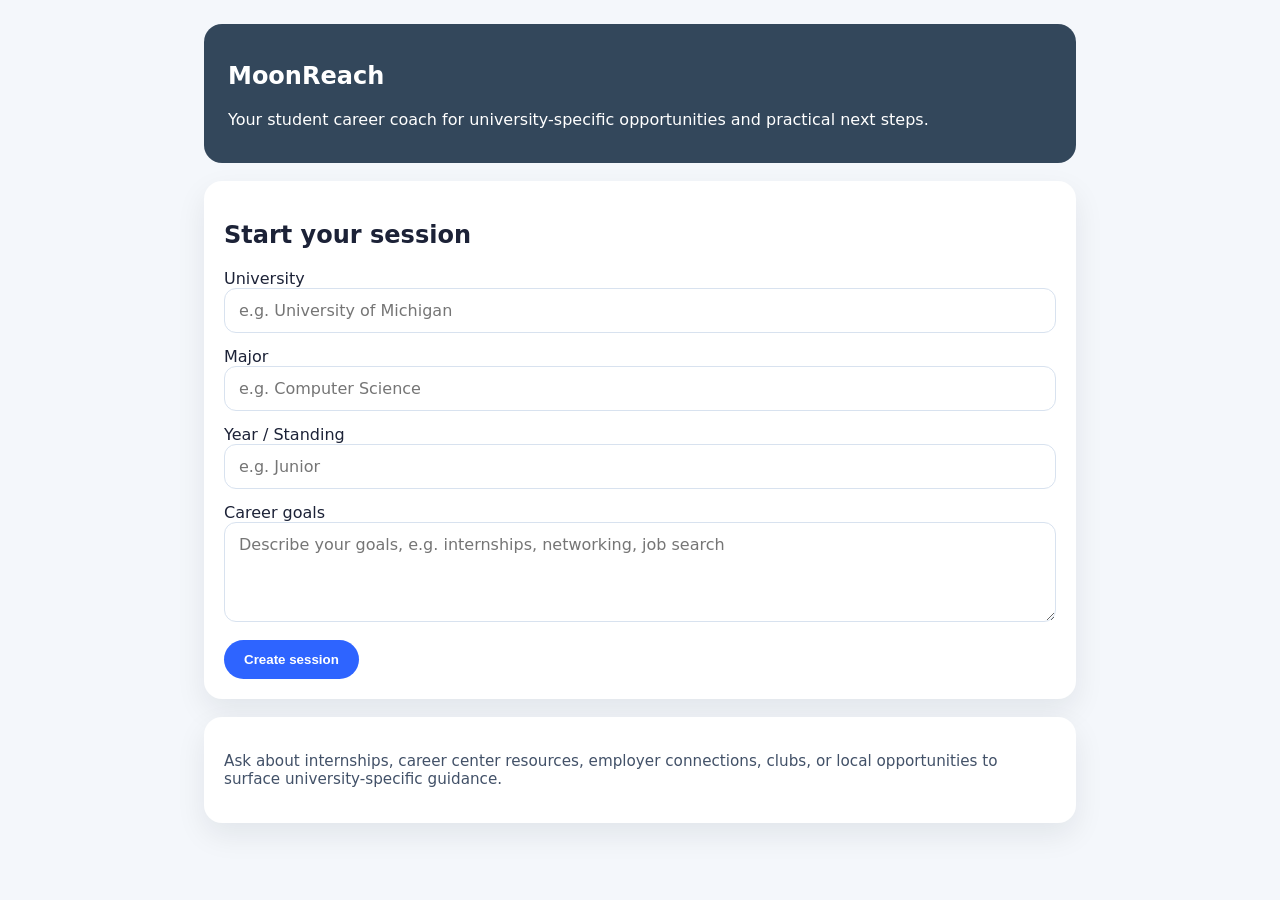
==== static/index.html @ 864aac2b "Initial commit" ====
<!DOCTYPE html>
<html lang="en">
<head>
  <meta charset="UTF-8" />
  <meta name="viewport" content="width=device-width, initial-scale=1.0" />
  <title>MoonReach Student Career Coach</title>
  <link rel="stylesheet" href="/static/styles.css" />
</head>
<body>
  <main>
    <section class="hero">
      <div>
        <h1>MoonReach</h1>
        <p>Your student career coach for university-specific opportunities and practical next steps.</p>
      </div>
    </section>

    <section id="onboarding" class="card">
      <h2>Start your session</h2>
      <form id="onboarding-form">
        <label>
          University
          <input id="university" type="text" placeholder="e.g. University of Michigan" required />
        </label>
        <label>
          Major
          <input id="major" type="text" placeholder="e.g. Computer Science" required />
        </label>
        <label>
          Year / Standing
          <input id="year" type="text" placeholder="e.g. Junior" required />
        </label>
        <label>
          Career goals
          <textarea id="goals" placeholder="Describe your goals, e.g. internships, networking, job search" required></textarea>
        </label>
        <button type="submit">Create session</button>
      </form>
    </section>

    <section id="chat-container" class="hidden">
      <div class="session-info card">
        <p><strong>Session ID:</strong> <span id="session-id"></span></p>
        <button id="reset-session" type="button">New session</button>
      </div>

      <div id="message-area" class="chat-card"></div>

      <div id="chips" class="chips"></div>

      <div class="composer card">
        <textarea id="message-input" placeholder="Ask about opportunities, internships, or next career steps..."></textarea>
        <div class="composer-actions">
          <button id="send-message" type="button">Send</button>
          <button id="generate-plan" type="button">Generate plan</button>
        </div>
      </div>

      <section id="plan-output" class="card hidden">
        <h2>Action Plan</h2>
        <ol id="plan-list"></ol>
      </section>
    </section>

    <section class="note card">
      <p>Ask about internships, career center resources, employer connections, clubs, or local opportunities to surface university-specific guidance.</p>
    </section>
  </main>

  <script src="/static/app.js"></script>
</body>
</html>
---- static/styles.css ----
* {
  box-sizing: border-box;
}

body {
  margin: 0;
  font-family: Inter, system-ui, sans-serif;
  background: #f4f7fb;
  color: #1c2237;
}

main {
  max-width: 920px;
  margin: 0 auto;
  padding: 24px;
}

.hero {
  padding: 18px 24px;
  margin-bottom: 18px;
  background: #33475b;
  color: #fff;
  border-radius: 18px;
}

.card {
  background: #ffffff;
  border-radius: 18px;
  padding: 20px;
  margin-bottom: 18px;
  box-shadow: 0 12px 30px rgba(19, 26, 41, 0.08);
}

label {
  display: block;
  margin-bottom: 14px;
}

input,
textarea {
  width: 100%;
  border: 1px solid #d8e2ef;
  border-radius: 12px;
  padding: 12px 14px;
  font: inherit;
}

textarea {
  min-height: 100px;
  resize: vertical;
}

button {
  border: 0;
  border-radius: 999px;
  padding: 12px 20px;
  font-weight: 600;
  cursor: pointer;
}

button[type="submit"],
#send-message,
#generate-plan {
  background: #2e64ff;
  color: white;
}

button:hover {
  opacity: 0.95;
}

.hidden {
  display: none;
}

.chat-card {
  min-height: 320px;
  max-height: 580px;
  overflow-y: auto;
  display: grid;
  gap: 12px;
}

.message {
  padding: 16px;
  border-radius: 18px;
  line-height: 1.6;
  max-width: 88%;
}

.message.user {
  background: #e8efff;
  justify-self: end;
}

.message.assistant {
  background: #f4f6ff;
}

.message .meta {
  font-size: 0.85rem;
  opacity: 0.75;
  margin-bottom: 8px;
}

.chips {
  display: flex;
  flex-wrap: wrap;
  gap: 10px;
  margin-bottom: 16px;
}

.chip {
  border: 1px solid #d8e2ef;
  background: #f7f9ff;
  padding: 10px 16px;
  border-radius: 999px;
  cursor: pointer;
  transition: background 0.2s ease;
}

.chip:hover {
  background: #edf2ff;
}

.composer {
  display: grid;
  gap: 14px;
}

.composer-actions {
  display: flex;
  gap: 12px;
  flex-wrap: wrap;
}

.session-info {
  display: flex;
  justify-content: space-between;
  align-items: center;
  gap: 16px;
}

.note {
  font-size: 0.95rem;
  color: #425168;
}

@media (max-width: 640px) {
  .session-info {
    flex-direction: column;
    align-items: flex-start;
  }
}
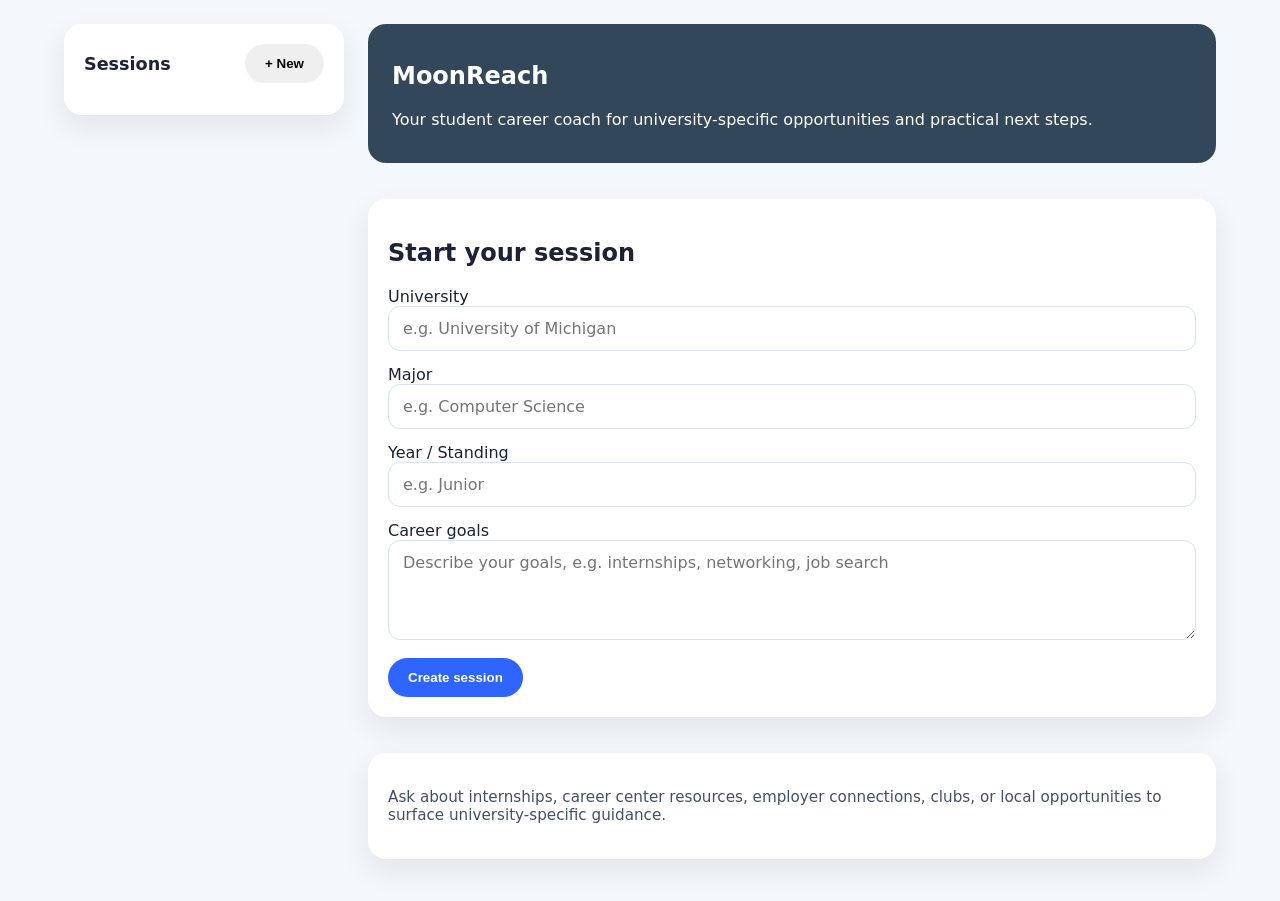
==== commit 3b0547bd: "Added summaries and security checks." ====
--- a/static/index.html
+++ b/static/index.html
@@ -7,64 +7,76 @@
   <link rel="stylesheet" href="/static/styles.css" />
 </head>
 <body>
-  <main>
-    <section class="hero">
-      <div>
-        <h1>MoonReach</h1>
-        <p>Your student career coach for university-specific opportunities and practical next steps.</p>
+  <main class="app-shell">
+    <aside class="sidebar card">
+      <div class="sidebar-header">
+        <h2>Sessions</h2>
+        <button id="new-session-button" type="button">+ New</button>
       </div>
-    </section>
+      <div id="session-list" class="session-list"></div>
+    </aside>
 
-    <section id="onboarding" class="card">
-      <h2>Start your session</h2>
-      <form id="onboarding-form">
-        <label>
-          University
-          <input id="university" type="text" placeholder="e.g. University of Michigan" required />
-        </label>
-        <label>
-          Major
-          <input id="major" type="text" placeholder="e.g. Computer Science" required />
-        </label>
-        <label>
-          Year / Standing
-          <input id="year" type="text" placeholder="e.g. Junior" required />
-        </label>
-        <label>
-          Career goals
-          <textarea id="goals" placeholder="Describe your goals, e.g. internships, networking, job search" required></textarea>
-        </label>
-        <button type="submit">Create session</button>
-      </form>
-    </section>
+    <div class="content-stack">
+      <section class="hero">
+        <div>
+          <h1>MoonReach</h1>
+          <p>Your student career coach for university-specific opportunities and practical next steps.</p>
+        </div>
+      </section>
 
-    <section id="chat-container" class="hidden">
-      <div class="session-info card">
-        <p><strong>Session ID:</strong> <span id="session-id"></span></p>
-        <button id="reset-session" type="button">New session</button>
-      </div>
+      <section id="onboarding" class="card">
+        <h2>Start your session</h2>
+        <form id="onboarding-form">
+          <label>
+            University
+            <input id="university" type="text" placeholder="e.g. University of Michigan" required />
+          </label>
+          <label>
+            Major
+            <input id="major" type="text" placeholder="e.g. Computer Science" required />
+          </label>
+          <label>
+            Year / Standing
+            <input id="year" type="text" placeholder="e.g. Junior" required />
+          </label>
+          <label>
+            Career goals
+            <textarea id="goals" placeholder="Describe your goals, e.g. internships, networking, job search" required></textarea>
+          </label>
+          <button type="submit">Create session</button>
+        </form>
+      </section>
 
-      <div id="message-area" class="chat-card"></div>
+      <section id="chat-container" class="hidden">
+        <div class="session-info card">
+          <p><strong>Session ID:</strong> <span id="session-id"></span></p>
+          <button id="reset-session" type="button">New session</button>
+        </div>
 
-      <div id="chips" class="chips"></div>
+        <div id="session-context" class="card session-context hidden"></div>
 
-      <div class="composer card">
-        <textarea id="message-input" placeholder="Ask about opportunities, internships, or next career steps..."></textarea>
-        <div class="composer-actions">
-          <button id="send-message" type="button">Send</button>
-          <button id="generate-plan" type="button">Generate plan</button>
+        <div id="message-area" class="chat-card"></div>
+
+        <div id="chips" class="chips"></div>
+
+        <div class="composer card">
+          <textarea id="message-input" placeholder="Ask about opportunities, internships, or next career steps..."></textarea>
+          <div class="composer-actions">
+            <button id="send-message" type="button">Send</button>
+            <button id="generate-plan" type="button">Generate plan</button>
+          </div>
         </div>
-      </div>
 
-      <section id="plan-output" class="card hidden">
-        <h2>Action Plan</h2>
-        <ol id="plan-list"></ol>
+        <section id="plan-output" class="card hidden">
+          <h2>Action Plan</h2>
+          <ol id="plan-list"></ol>
+        </section>
       </section>
-    </section>
 
-    <section class="note card">
-      <p>Ask about internships, career center resources, employer connections, clubs, or local opportunities to surface university-specific guidance.</p>
-    </section>
+      <section class="note card">
+        <p>Ask about internships, career center resources, employer connections, clubs, or local opportunities to surface university-specific guidance.</p>
+      </section>
+    </div>
   </main>
 
   <script src="/static/app.js"></script>
--- a/static/styles.css
+++ b/static/styles.css
@@ -10,9 +10,69 @@
 }
 
 main {
-  max-width: 920px;
+  max-width: 1200px;
   margin: 0 auto;
   padding: 24px;
+}
+
+.app-shell {
+  display: grid;
+  grid-template-columns: minmax(240px, 280px) 1fr;
+  gap: 24px;
+  align-items: start;
+}
+
+.content-stack {
+  display: grid;
+  gap: 18px;
+}
+
+.sidebar {
+  position: sticky;
+  top: 24px;
+  display: grid;
+  gap: 12px;
+}
+
+.sidebar-header {
+  display: flex;
+  justify-content: space-between;
+  align-items: center;
+  gap: 12px;
+}
+
+.sidebar-header h2 {
+  margin: 0;
+  font-size: 1.1rem;
+}
+
+.session-list {
+  display: grid;
+  gap: 8px;
+}
+
+.session-item {
+  border: 1px solid #d8e2ef;
+  background: #f7f9ff;
+  border-radius: 12px;
+  padding: 12px;
+  text-align: left;
+  width: 100%;
+}
+
+.session-item.active {
+  border-color: #2e64ff;
+  background: #e8efff;
+}
+
+.session-item .session-title {
+  font-weight: 600;
+  margin-bottom: 4px;
+}
+
+.session-item .session-meta {
+  font-size: 0.9rem;
+  color: #425168;
 }
 
 .hero {
@@ -141,9 +201,66 @@
   gap: 16px;
 }
 
+.session-context {
+  display: grid;
+  gap: 10px;
+  border: 1px solid #d8e2ef;
+  background: linear-gradient(135deg, #f8faff 0%, #eef4ff 100%);
+}
+
+.session-context h2 {
+  margin: 0;
+  font-size: 1rem;
+  color: #22304a;
+}
+
+.session-context .profile-grid {
+  display: grid;
+  gap: 8px;
+}
+
+.session-context .profile-row {
+  display: flex;
+  justify-content: space-between;
+  gap: 12px;
+  padding-bottom: 8px;
+  border-bottom: 1px solid #e1e8f2;
+}
+
+.session-context .profile-row:last-child {
+  border-bottom: 0;
+  padding-bottom: 0;
+}
+
+.session-context .profile-label {
+  font-weight: 600;
+  color: #425168;
+}
+
+.session-context .profile-value {
+  color: #22304a;
+  text-align: right;
+}
+
+.session-context .profile-note {
+  font-size: 0.9rem;
+  color: #5a6b82;
+  margin: 0;
+}
+
 .note {
   font-size: 0.95rem;
   color: #425168;
+}
+
+@media (max-width: 900px) {
+  .app-shell {
+    grid-template-columns: 1fr;
+  }
+
+  .sidebar {
+    position: static;
+  }
 }
 
 @media (max-width: 640px) {
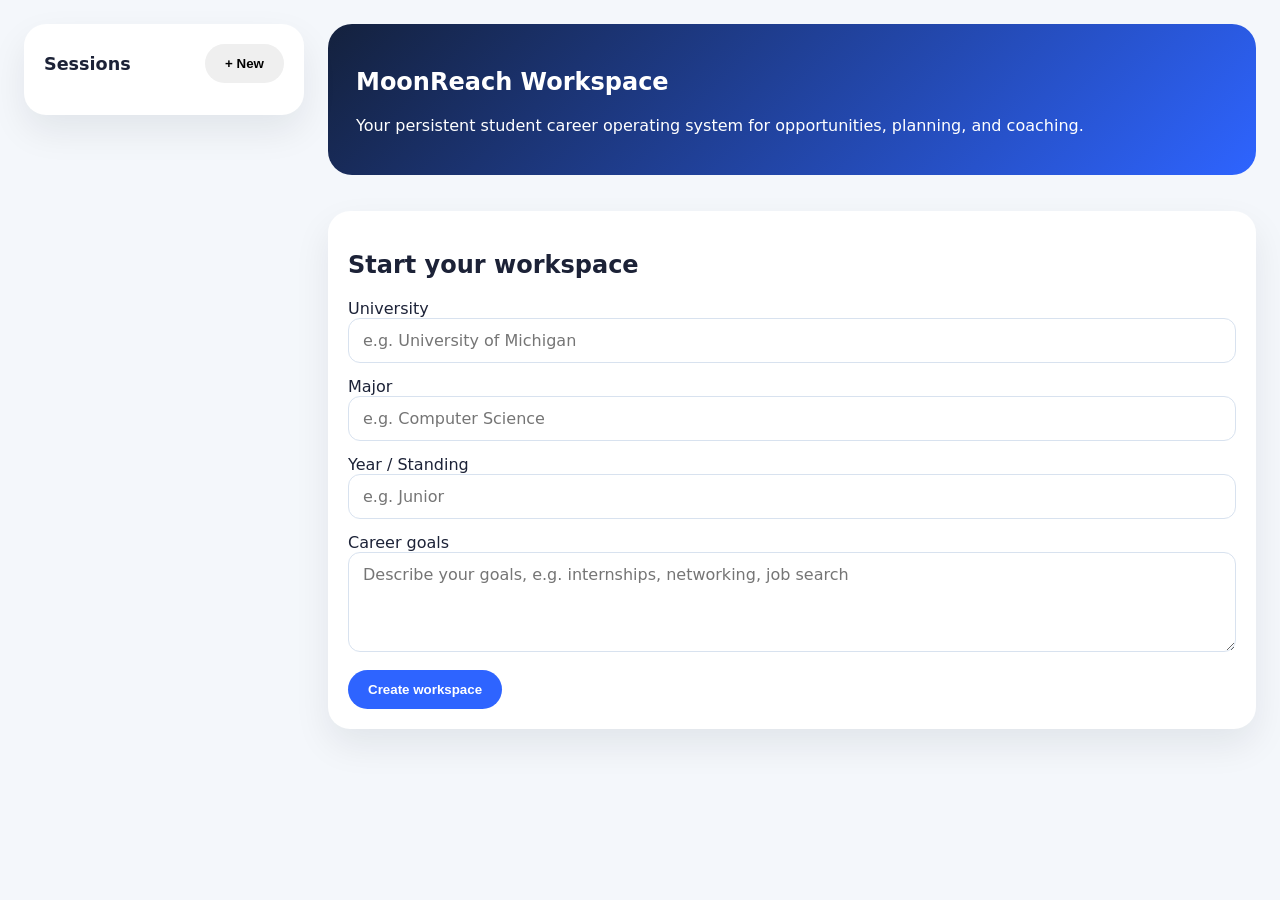
==== commit f402b398: "before fixing user architecture" ====
--- a/static/index.html
+++ b/static/index.html
@@ -19,13 +19,13 @@
     <div class="content-stack">
       <section class="hero">
         <div>
-          <h1>MoonReach</h1>
-          <p>Your student career coach for university-specific opportunities and practical next steps.</p>
+          <h1>MoonReach Workspace</h1>
+          <p>Your persistent student career operating system for opportunities, planning, and coaching.</p>
         </div>
       </section>
 
       <section id="onboarding" class="card">
-        <h2>Start your session</h2>
+        <h2>Start your workspace</h2>
         <form id="onboarding-form">
           <label>
             University
@@ -43,38 +43,62 @@
             Career goals
             <textarea id="goals" placeholder="Describe your goals, e.g. internships, networking, job search" required></textarea>
           </label>
-          <button type="submit">Create session</button>
+          <button type="submit">Create workspace</button>
         </form>
       </section>
 
-      <section id="chat-container" class="hidden">
+      <section id="workspace-container" class="hidden">
         <div class="session-info card">
-          <p><strong>Session ID:</strong> <span id="session-id"></span></p>
-          <button id="reset-session" type="button">New session</button>
+          <div>
+            <p class="section-label">Active workspace</p>
+            <h2 id="session-id">—</h2>
+          </div>
+          <button id="reset-session" type="button">New workspace</button>
         </div>
 
         <div id="session-context" class="card session-context hidden"></div>
 
-        <div id="message-area" class="chat-card"></div>
+        <div class="workspace-grid">
+          <section class="card radar-panel">
+            <div class="panel-header">
+              <div>
+                <p class="section-label">Career Radar</p>
+                <h2>Persistent opportunities</h2>
+              </div>
+            </div>
+            <div id="radar-list" class="radar-list"></div>
+          </section>
 
-        <div id="chips" class="chips"></div>
-
-        <div class="composer card">
-          <textarea id="message-input" placeholder="Ask about opportunities, internships, or next career steps..."></textarea>
-          <div class="composer-actions">
-            <button id="send-message" type="button">Send</button>
-            <button id="generate-plan" type="button">Generate plan</button>
-          </div>
+          <section class="card plan-panel">
+            <div class="panel-header">
+              <div>
+                <p class="section-label">Career Plan</p>
+                <h2>Action items</h2>
+              </div>
+              <button id="generate-plan" type="button">Generate plan</button>
+            </div>
+            <div id="plan-output" class="plan-output hidden">
+              <ol id="plan-list"></ol>
+            </div>
+          </section>
         </div>
 
-        <section id="plan-output" class="card hidden">
-          <h2>Action Plan</h2>
-          <ol id="plan-list"></ol>
+        <section class="card chat-panel">
+          <div class="panel-header">
+            <div>
+              <p class="section-label">Coach</p>
+              <h2>Conversation and discovery</h2>
+            </div>
+          </div>
+          <div id="message-area" class="chat-card"></div>
+          <div id="chips" class="chips"></div>
+          <div class="composer">
+            <textarea id="message-input" placeholder="Ask about opportunities, internships, or next career steps..."></textarea>
+            <div class="composer-actions">
+              <button id="send-message" type="button">Send</button>
+            </div>
+          </div>
         </section>
-      </section>
-
-      <section class="note card">
-        <p>Ask about internships, career center resources, employer connections, clubs, or local opportunities to surface university-specific guidance.</p>
       </section>
     </div>
   </main>
--- a/static/styles.css
+++ b/static/styles.css
@@ -10,7 +10,7 @@
 }
 
 main {
-  max-width: 1200px;
+  max-width: 1400px;
   margin: 0 auto;
   padding: 24px;
 }
@@ -76,19 +76,19 @@
 }
 
 .hero {
-  padding: 18px 24px;
+  padding: 24px 28px;
   margin-bottom: 18px;
-  background: #33475b;
+  background: linear-gradient(135deg, #14213d 0%, #2e64ff 100%);
   color: #fff;
-  border-radius: 18px;
+  border-radius: 24px;
 }
 
 .card {
   background: #ffffff;
-  border-radius: 18px;
+  border-radius: 22px;
   padding: 20px;
   margin-bottom: 18px;
-  box-shadow: 0 12px 30px rgba(19, 26, 41, 0.08);
+  box-shadow: 0 16px 36px rgba(19, 26, 41, 0.08);
 }
 
 label {
@@ -133,6 +133,101 @@
   display: none;
 }
 
+.workspace-grid {
+  display: grid;
+  grid-template-columns: 1.3fr 0.9fr;
+  gap: 18px;
+}
+
+.panel-header {
+  display: flex;
+  justify-content: space-between;
+  align-items: center;
+  gap: 12px;
+  margin-bottom: 16px;
+}
+
+.section-label {
+  margin: 0 0 6px;
+  font-size: 0.8rem;
+  font-weight: 700;
+  letter-spacing: 0.08em;
+  text-transform: uppercase;
+  color: #5f74a8;
+}
+
+.radar-panel,
+.plan-panel,
+.chat-panel {
+  min-height: 240px;
+}
+
+.radar-list {
+  display: grid;
+  gap: 12px;
+}
+
+.radar-card {
+  border: 1px solid #e6ebf5;
+  border-radius: 16px;
+  padding: 14px;
+  background: linear-gradient(135deg, #f8faff 0%, #eef4ff 100%);
+}
+
+.radar-card-header {
+  display: flex;
+  justify-content: space-between;
+  align-items: start;
+  gap: 12px;
+}
+
+.radar-card h3 {
+  margin: 0 0 6px;
+  font-size: 1rem;
+}
+
+.pill,
+.priority-pill {
+  display: inline-flex;
+  align-items: center;
+  padding: 4px 10px;
+  border-radius: 999px;
+  background: #e8efff;
+  color: #2e64ff;
+  font-size: 0.8rem;
+  font-weight: 700;
+}
+
+.priority-pill {
+  background: #2e64ff;
+  color: #fff;
+}
+
+.radar-description,
+.radar-reason,
+.radar-meta {
+  margin: 8px 0 0;
+  color: #47566f;
+  font-size: 0.95rem;
+}
+
+.radar-meta {
+  display: flex;
+  justify-content: space-between;
+  gap: 8px;
+  flex-wrap: wrap;
+  font-size: 0.85rem;
+  color: #6b7a94;
+}
+
+.radar-empty {
+  border: 1px dashed #d8e2ef;
+  border-radius: 16px;
+  padding: 16px;
+  color: #6b7a94;
+  background: #fafcff;
+}
+
 .chat-card {
   min-height: 320px;
   max-height: 580px;
@@ -261,6 +356,10 @@
   .sidebar {
     position: static;
   }
+
+  .workspace-grid {
+    grid-template-columns: 1fr;
+  }
 }
 
 @media (max-width: 640px) {
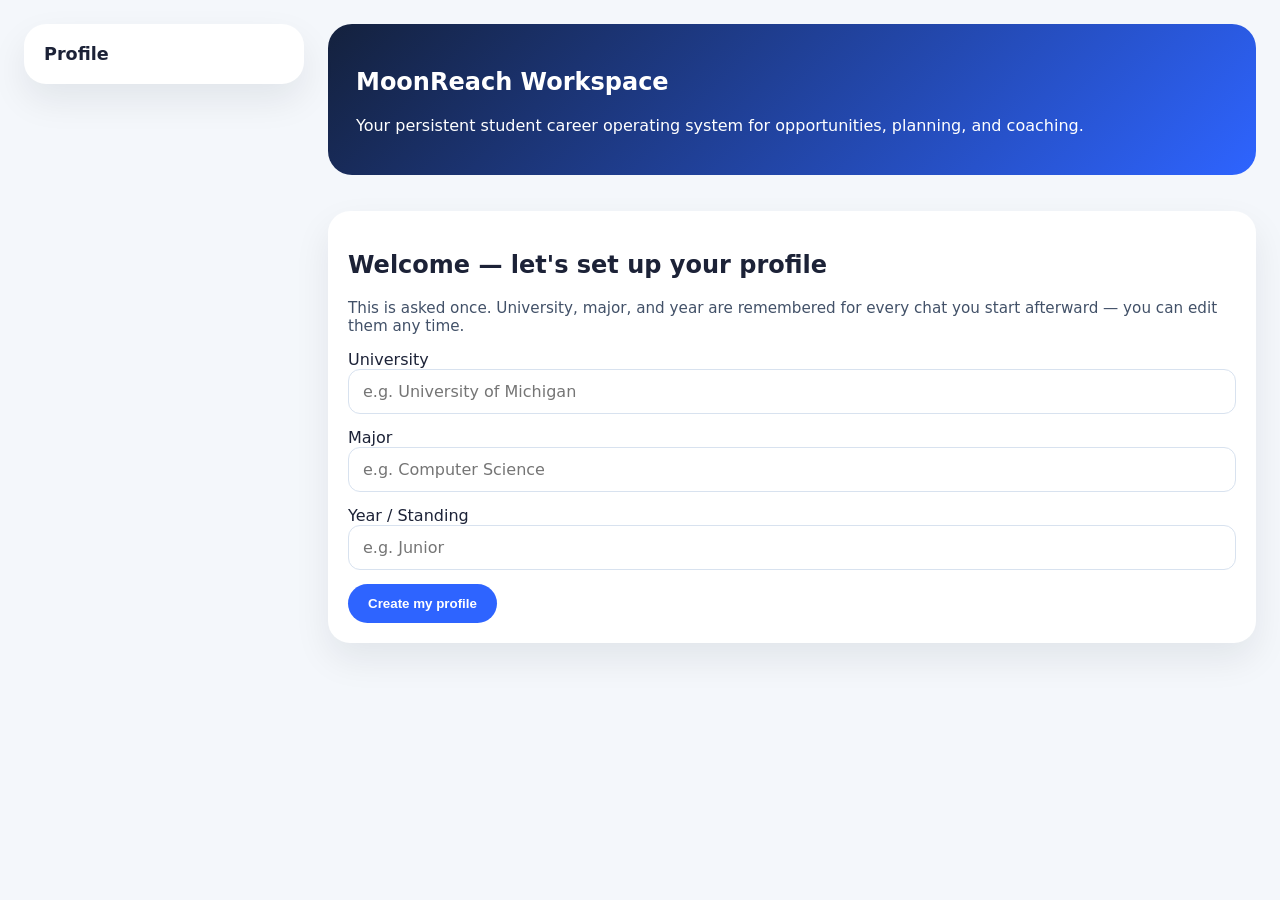
==== commit a5cc8912: "Resume working but still having issues with document upload and editing." ====
--- a/static/index.html
+++ b/static/index.html
@@ -8,12 +8,21 @@
 </head>
 <body>
   <main class="app-shell">
-    <aside class="sidebar card">
-      <div class="sidebar-header">
-        <h2>Sessions</h2>
-        <button id="new-session-button" type="button">+ New</button>
+    <aside class="sidebar">
+      <div class="card">
+        <div class="sidebar-header">
+          <h2>Profile</h2>
+          <button id="edit-profile-button" type="button" class="hidden">Edit</button>
+        </div>
+        <div id="profile-card" class="profile-card"></div>
       </div>
-      <div id="session-list" class="session-list"></div>
+      <div id="chats-card" class="card hidden">
+        <div class="sidebar-header">
+          <h2>Chats</h2>
+          <button id="new-session-button" type="button">+ New</button>
+        </div>
+        <div id="session-list" class="session-list"></div>
+      </div>
     </aside>
 
     <div class="content-stack">
@@ -25,65 +34,66 @@
       </section>
 
       <section id="onboarding" class="card">
-        <h2>Start your workspace</h2>
+        <h2>Welcome — let's set up your profile</h2>
+        <p class="note">This is asked once. University, major, and year are remembered for every chat you start afterward — you can edit them any time.</p>
         <form id="onboarding-form">
           <label>
             University
-            <input id="university" type="text" placeholder="e.g. University of Michigan" required />
+            <input id="onboarding-university" type="text" placeholder="e.g. University of Michigan" required />
           </label>
           <label>
             Major
-            <input id="major" type="text" placeholder="e.g. Computer Science" required />
+            <input id="onboarding-major" type="text" placeholder="e.g. Computer Science" required />
           </label>
           <label>
             Year / Standing
-            <input id="year" type="text" placeholder="e.g. Junior" required />
+            <input id="onboarding-year" type="text" placeholder="e.g. Junior" required />
           </label>
-          <label>
-            Career goals
-            <textarea id="goals" placeholder="Describe your goals, e.g. internships, networking, job search" required></textarea>
-          </label>
-          <button type="submit">Create workspace</button>
+          <button type="submit">Create my profile</button>
         </form>
+      </section>
+
+      <section id="empty-chat-state" class="card hidden">
+        <h2>Start your first chat</h2>
+        <p class="note">Each chat is its own pursuit — internships, grad school, networking, whatever you're focused on right now.</p>
+        <button id="empty-state-new-chat" type="button">Start a chat</button>
       </section>
 
       <section id="workspace-container" class="hidden">
         <div class="session-info card">
           <div>
-            <p class="section-label">Active workspace</p>
-            <h2 id="session-id">—</h2>
-          </div>
-          <button id="reset-session" type="button">New workspace</button>
-        </div>
-
-        <div id="session-context" class="card session-context hidden"></div>
-
-        <div class="workspace-grid">
-          <section class="card radar-panel">
-            <div class="panel-header">
-              <div>
-                <p class="section-label">Career Radar</p>
-                <h2>Persistent opportunities</h2>
-              </div>
-            </div>
-            <div id="radar-list" class="radar-list"></div>
-          </section>
-
-          <section class="card plan-panel">
-            <div class="panel-header">
-              <div>
-                <p class="section-label">Career Plan</p>
-                <h2>Action items</h2>
-              </div>
-              <button id="generate-plan" type="button">Generate plan</button>
-            </div>
-            <div id="plan-output" class="plan-output hidden">
-              <ol id="plan-list"></ol>
-            </div>
-          </section>
-        </div>
-
-        <section class="card chat-panel">
+            <p class="section-label">This chat is about</p>
+            <h2 id="chat-goal">—</h2>
+          </div>
+        </div>
+
+        <!-- App Top Navigation Tabs -->
+        <nav class="app-nav">
+          <button class="nav-tab active" data-page="northstar-page" type="button">🧭 North Star</button>
+          <button class="nav-tab" data-page="chat-page" type="button">💬 Coach & Chat</button>
+          <button class="nav-tab" data-page="radar-page" type="button">📡 Career Radar</button>
+          <button class="nav-tab" data-page="plan-page" type="button">📋 Action Plan</button>
+          <button class="nav-tab" data-page="appointments-page" type="button">📅 Appointments</button>
+        </nav>
+
+        <!-- PAGE 1: Dedicated App-Wide North Star Page -->
+        <section id="northstar-page" class="app-page card northstar-panel">
+          <div class="panel-header">
+            <div>
+              <p class="section-label">App North Star</p>
+              <h2>Your Strategic Direction & Priorities</h2>
+              <p id="northstar-updated" class="northstar-updated"></p>
+            </div>
+            <button id="refresh-northstar" type="button">🔄 Refresh Analysis</button>
+          </div>
+          <div id="northstar-whats-new" class="northstar-whats-new hidden"></div>
+          <div id="northstar-output" class="northstar-output">
+            <div class="radar-empty">Analyzing your profile and career radar to find your current direction...</div>
+          </div>
+        </section>
+
+        <!-- PAGE 2: Coach & Chat Page -->
+        <section id="chat-page" class="app-page card chat-panel hidden">
           <div class="panel-header">
             <div>
               <p class="section-label">Coach</p>
@@ -99,9 +109,165 @@
             </div>
           </div>
         </section>
+
+        <!-- PAGE 3: Career Radar Page -->
+        <section id="radar-page" class="app-page card radar-panel hidden">
+          <div class="panel-header">
+            <div>
+              <p class="section-label">Career Radar</p>
+              <h2>Persistent opportunities</h2>
+            </div>
+          </div>
+          <div id="radar-list" class="radar-list"></div>
+        </section>
+
+        <!-- PAGE 4: Action Plan Page -->
+        <section id="plan-page" class="app-page card plan-panel hidden">
+          <div class="panel-header">
+            <div>
+              <p class="section-label">Career Plan</p>
+              <h2>Action items</h2>
+            </div>
+            <button id="generate-plan" type="button">Generate plan</button>
+          </div>
+          <div id="plan-output" class="plan-output">
+            <ol id="plan-list"></ol>
+          </div>
+        </section>
+
+        <!-- PAGE 5: Appointments -->
+        <section id="appointments-page" class="app-page card appointments-panel hidden">
+          <div class="panel-header">
+            <div>
+              <p class="section-label">Appointments</p>
+              <h2>Get feedback on your documents</h2>
+            </div>
+          </div>
+
+          <!-- Menu: which document type -->
+          <div id="appointments-menu" class="appointments-menu">
+            <button type="button" id="resume-feedback-option" class="appointment-option">
+              <span class="appointment-option-title">📄 Resume Feedback</span>
+              <span class="appointment-option-desc">Upload or paste your resume for structured, grounded feedback.</span>
+            </button>
+            <div class="appointment-option disabled" aria-disabled="true">
+              <span class="appointment-option-title">📝 CV Review</span>
+              <span class="appointment-option-desc">Coming soon</span>
+            </div>
+            <div class="appointment-option disabled" aria-disabled="true">
+              <span class="appointment-option-title">✉️ Cover Letter Feedback</span>
+              <span class="appointment-option-desc">Coming soon</span>
+            </div>
+            <div class="appointment-option disabled" aria-disabled="true">
+              <span class="appointment-option-title">💼 LinkedIn Review</span>
+              <span class="appointment-option-desc">Coming soon</span>
+            </div>
+          </div>
+
+          <!-- Resume feedback flow -->
+          <div id="resume-feedback-flow" class="hidden">
+            <button type="button" id="resume-flow-back" class="secondary-button appointments-back">← Back to Appointments</button>
+
+            <div id="resume-upload-step" class="resume-step">
+              <h3>Upload or paste your resume</h3>
+              <p class="note">This tool strengthens what you've already written - it won't generate a resume for you.</p>
+              <label>
+                Upload a PDF, DOCX, or TXT file (optional)
+                <input
+                  type="file"
+                  id="resume-file-input"
+                  accept=".pdf,.docx,.txt,application/pdf,application/vnd.openxmlformats-officedocument.wordprocessingml.document,text/plain"
+                />
+              </label>
+              <p id="resume-upload-status" class="note hidden"></p>
+              <label>
+                Or paste your resume text
+                <textarea id="resume-text-input" placeholder="Paste your resume text here..." rows="10"></textarea>
+              </label>
+              <button type="button" id="resume-upload-continue">Continue</button>
+            </div>
+
+            <div id="resume-intent-step" class="resume-step hidden">
+              <h3>What kind of feedback do you want?</h3>
+              <div id="resume-intent-chips" class="chips"></div>
+            </div>
+
+            <div id="resume-role-context-step" class="resume-step hidden">
+              <h3>Tell me about the role</h3>
+              <label>
+                Job title
+                <input type="text" id="resume-role-title" placeholder="e.g. Data Analyst Intern" required />
+              </label>
+              <label>
+                Company / organization (optional)
+                <input type="text" id="resume-role-company" placeholder="e.g. Acme Corp" />
+              </label>
+              <label>
+                Industry / field (optional)
+                <input type="text" id="resume-role-industry" placeholder="e.g. Fintech" />
+              </label>
+              <label>
+                Pasted job posting or link (optional)
+                <textarea id="resume-role-posting" placeholder="Paste a job posting or link here..." rows="4"></textarea>
+              </label>
+              <button type="button" id="resume-role-context-submit">Get tailored feedback</button>
+            </div>
+
+            <div id="resume-thread-step" class="resume-step hidden">
+              <div id="resume-thread" class="chat-card"></div>
+              <div class="composer">
+                <textarea id="resume-followup-input" placeholder="Ask a follow-up, e.g. 'rewrite this bullet' or 'what about my education section'"></textarea>
+                <div class="composer-actions">
+                  <button type="button" id="resume-followup-send">Send</button>
+                </div>
+              </div>
+            </div>
+          </div>
+        </section>
       </section>
     </div>
   </main>
+
+  <div id="new-chat-modal" class="modal-overlay hidden">
+    <div class="card modal-card">
+      <h2>What's this chat about?</h2>
+      <p class="note">University, major, and year are already known from your profile — just describe this pursuit.</p>
+      <form id="new-chat-form">
+        <label>
+          Goal for this chat
+          <textarea id="new-chat-goals" placeholder="e.g. Landing a summer internship in data science" required></textarea>
+        </label>
+        <div class="composer-actions">
+          <button type="submit">Start chat</button>
+          <button type="button" id="new-chat-cancel" class="secondary-button">Cancel</button>
+        </div>
+      </form>
+    </div>
+  </div>
+
+  <div id="edit-profile-modal" class="modal-overlay hidden">
+    <div class="card modal-card">
+      <h2>Edit profile</h2>
+      <form id="edit-profile-form">
+        <label>
+          University
+          <input id="edit-profile-university" type="text" required />
+        </label>
+        <label>
+          Major
+          <input id="edit-profile-major" type="text" required />
+        </label>
+        <label>
+          Year / Standing
+          <input id="edit-profile-year" type="text" required />
+        </label>
+        <div class="composer-actions">
+          <button type="submit">Save</button>
+          <button type="button" id="edit-profile-cancel" class="secondary-button">Cancel</button>
+        </div>
+      </form>
+    </div>
+  </div>
 
   <script src="/static/app.js"></script>
 </body>
--- a/static/styles.css
+++ b/static/styles.css
@@ -130,8 +130,54 @@
 }
 
 .hidden {
-  display: none;
-}
+  display: none !important;
+}
+
+.app-nav {
+  display: flex;
+  gap: 10px;
+  margin-bottom: 18px;
+  background: #ffffff;
+  padding: 8px;
+  border-radius: 18px;
+  box-shadow: 0 8px 24px rgba(19, 26, 41, 0.05);
+  border: 1px solid #e1e8f2;
+  overflow-x: auto;
+}
+
+.nav-tab {
+  background: transparent;
+  color: #425168;
+  border: 0;
+  border-radius: 12px;
+  padding: 10px 18px;
+  font-size: 0.95rem;
+  font-weight: 600;
+  cursor: pointer;
+  white-space: nowrap;
+  transition: all 0.2s ease;
+}
+
+.nav-tab:hover {
+  background: #f0f4ff;
+  color: #14213d;
+}
+
+.nav-tab.active {
+  background: #2e64ff;
+  color: #ffffff;
+  box-shadow: 0 4px 12px rgba(46, 100, 255, 0.25);
+}
+
+.app-page {
+  animation: fadeIn 0.25s ease-in-out;
+}
+
+@keyframes fadeIn {
+  from { opacity: 0; transform: translateY(4px); }
+  to { opacity: 1; transform: translateY(0); }
+}
+
 
 .workspace-grid {
   display: grid;
@@ -160,6 +206,131 @@
 .plan-panel,
 .chat-panel {
   min-height: 240px;
+}
+
+.northstar-panel {
+  background: linear-gradient(135deg, #14213d 0%, #2e64ff 100%);
+  color: #fff;
+}
+
+.northstar-panel .section-label {
+  color: #b9c8ff;
+}
+
+.northstar-panel .panel-header {
+  border-bottom: 1px solid rgba(255, 255, 255, 0.15);
+}
+
+.northstar-panel h2 {
+  color: #fff;
+}
+
+.northstar-panel #refresh-northstar {
+  background: rgba(255, 255, 255, 0.14);
+  color: #fff;
+  border: 1px solid rgba(255, 255, 255, 0.25);
+}
+
+.northstar-panel #refresh-northstar:disabled {
+  opacity: 0.6;
+}
+
+.northstar-section {
+  padding: 12px 0 4px;
+  border-top: 1px solid rgba(255, 255, 255, 0.15);
+  margin-top: 12px;
+}
+
+.northstar-section .panel-header {
+  margin-bottom: 8px;
+  border-bottom: 0;
+}
+
+.northstar-direction {
+  padding: 4px 0 8px;
+}
+
+.northstar-direction-row {
+  display: flex;
+  justify-content: space-between;
+  align-items: center;
+  gap: 12px;
+  margin: 6px 0 8px;
+}
+
+.northstar-direction-row strong {
+  font-size: 1.35rem;
+}
+
+.northstar-block-item {
+  background: rgba(255, 255, 255, 0.08);
+  border: 1px solid rgba(255, 255, 255, 0.12);
+  border-radius: 14px;
+  padding: 12px 14px;
+  margin-bottom: 10px;
+}
+
+.northstar-block-item strong {
+  color: #fff;
+}
+
+.northstar-block-item p {
+  margin: 6px 0 0;
+  color: #dbe4ff;
+  font-size: 0.95rem;
+}
+
+.northstar-block-item .chip {
+  margin-top: 10px;
+  background: #fff;
+  color: #14213d;
+  border: 0;
+}
+
+.northstar-action {
+  color: #cfe0ff !important;
+}
+
+.northstar-alts {
+  font-size: 0.9rem;
+}
+
+.northstar-alts .pill {
+  background: rgba(255, 255, 255, 0.16);
+  color: #fff;
+}
+
+.northstar-evidence {
+  display: grid;
+  gap: 4px;
+  margin: 10px 0 0;
+  padding: 0;
+  list-style: none;
+}
+
+.northstar-evidence li {
+  position: relative;
+  padding-left: 16px;
+  color: #c6d4f2;
+  font-size: 0.9rem;
+}
+
+.northstar-evidence li::before {
+  content: "→";
+  position: absolute;
+  left: 0;
+  color: #ffd166;
+}
+
+.northstar-panel .radar-empty {
+  border-color: rgba(255, 255, 255, 0.25);
+  color: #dbe4ff;
+  background: rgba(255, 255, 255, 0.05);
+}
+
+.northstar-panel .priority-pill {
+  background: #ffd166;
+  color: #14213d;
 }
 
 .radar-list {
@@ -228,6 +399,12 @@
   background: #fafcff;
 }
 
+.radar-error {
+  border-color: #f2b8b5;
+  color: #b3403a;
+  background: #fff7f7;
+}
+
 .chat-card {
   min-height: 320px;
   max-height: 580px;
@@ -348,6 +525,135 @@
   color: #425168;
 }
 
+.profile-card {
+  display: grid;
+  gap: 8px;
+}
+
+.profile-card .profile-row {
+  display: flex;
+  justify-content: space-between;
+  gap: 12px;
+  font-size: 0.9rem;
+}
+
+.profile-card .profile-label {
+  font-weight: 600;
+  color: #425168;
+}
+
+.profile-card .profile-value {
+  color: #22304a;
+  text-align: right;
+}
+
+.secondary-button {
+  background: #eef2fb;
+  color: #22304a;
+}
+
+.modal-overlay {
+  position: fixed;
+  inset: 0;
+  background: rgba(15, 20, 34, 0.55);
+  display: flex;
+  align-items: center;
+  justify-content: center;
+  padding: 24px;
+  z-index: 50;
+}
+
+.modal-card {
+  width: 100%;
+  max-width: 420px;
+  margin: 0;
+}
+
+.northstar-updated {
+  margin: 4px 0 0;
+  font-size: 0.85rem;
+  color: #b9c8ff;
+}
+
+.northstar-whats-new {
+  border: 1px solid rgba(255, 209, 102, 0.5);
+  background: rgba(255, 209, 102, 0.12);
+  border-radius: 14px;
+  padding: 12px 14px;
+  margin-bottom: 16px;
+}
+
+.northstar-whats-new p {
+  margin: 0 0 4px;
+  font-weight: 700;
+  color: #ffd166;
+  font-size: 0.85rem;
+  text-transform: uppercase;
+  letter-spacing: 0.05em;
+}
+
+.northstar-whats-new ul {
+  margin: 0;
+  padding-left: 18px;
+  color: #fff;
+  font-size: 0.9rem;
+}
+
+.appointments-menu {
+  display: grid;
+  grid-template-columns: repeat(auto-fill, minmax(220px, 1fr));
+  gap: 14px;
+}
+
+.appointment-option {
+  display: grid;
+  gap: 6px;
+  text-align: left;
+  border: 1px solid #d8e2ef;
+  background: #f7f9ff;
+  border-radius: 16px;
+  padding: 16px;
+  cursor: pointer;
+}
+
+.appointment-option:hover {
+  background: #edf2ff;
+}
+
+.appointment-option.disabled {
+  cursor: not-allowed;
+  opacity: 0.55;
+  background: #f4f6fa;
+}
+
+.appointment-option-title {
+  font-weight: 700;
+  font-size: 1rem;
+}
+
+.appointment-option-desc {
+  font-size: 0.85rem;
+  color: #5a6b82;
+}
+
+.appointments-back {
+  margin-bottom: 16px;
+}
+
+.resume-step {
+  display: grid;
+  gap: 14px;
+  margin-top: 8px;
+}
+
+.resume-step h3 {
+  margin: 0;
+}
+
+.resume-upload-error {
+  color: #b3403a;
+}
+
 @media (max-width: 900px) {
   .app-shell {
     grid-template-columns: 1fr;
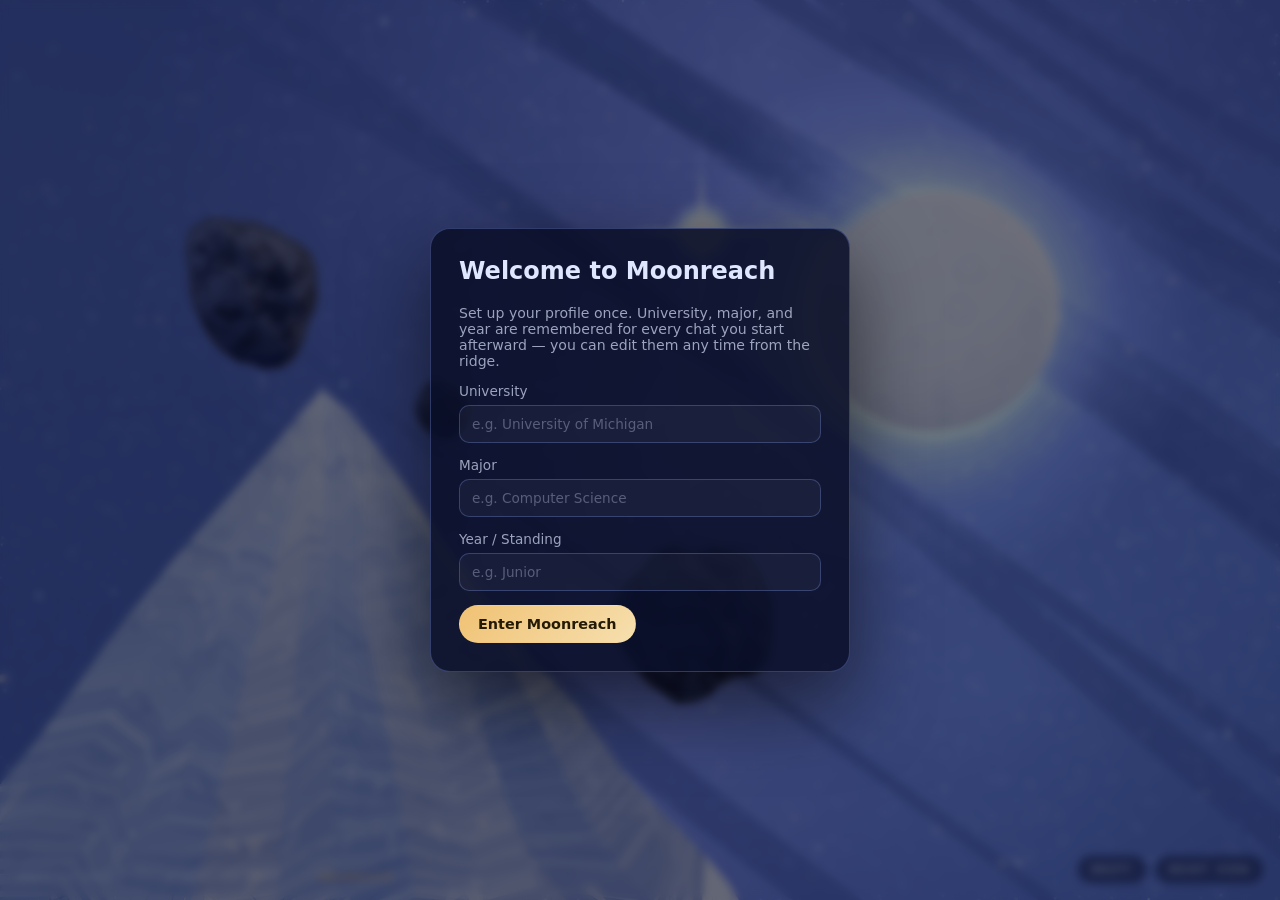
==== commit 1922c50c: "Appointments feature removed and new 3D environment scene UI added and implemented fully." ====
--- a/static/index.html
+++ b/static/index.html
@@ -3,272 +3,137 @@
 <head>
   <meta charset="UTF-8" />
   <meta name="viewport" content="width=device-width, initial-scale=1.0" />
-  <title>MoonReach Student Career Coach</title>
+  <title>Moonreach</title>
   <link rel="stylesheet" href="/static/styles.css" />
 </head>
 <body>
-  <main class="app-shell">
-    <aside class="sidebar">
-      <div class="card">
-        <div class="sidebar-header">
-          <h2>Profile</h2>
-          <button id="edit-profile-button" type="button" class="hidden">Edit</button>
-        </div>
-        <div id="profile-card" class="profile-card"></div>
-      </div>
-      <div id="chats-card" class="card hidden">
-        <div class="sidebar-header">
-          <h2>Chats</h2>
-          <button id="new-session-button" type="button">+ New</button>
-        </div>
-        <div id="session-list" class="session-list"></div>
-      </div>
-    </aside>
+  <div id="stage"></div>
+  <div class="hud">Drag to orbit &nbsp;&middot;&nbsp; Scroll to zoom &nbsp;&middot;&nbsp; <b>Moonreach</b></div>
+  <div class="scene-controls">
+    <button id="drift" type="button" aria-pressed="true">Drift</button>
+    <button id="reset" type="button">Reset view</button>
+  </div>
 
-    <div class="content-stack">
-      <section class="hero">
-        <div>
-          <h1>MoonReach Workspace</h1>
-          <p>Your persistent student career operating system for opportunities, planning, and coaching.</p>
-        </div>
-      </section>
-
-      <section id="onboarding" class="card">
-        <h2>Welcome — let's set up your profile</h2>
-        <p class="note">This is asked once. University, major, and year are remembered for every chat you start afterward — you can edit them any time.</p>
-        <form id="onboarding-form">
-          <label>
-            University
-            <input id="onboarding-university" type="text" placeholder="e.g. University of Michigan" required />
-          </label>
-          <label>
-            Major
-            <input id="onboarding-major" type="text" placeholder="e.g. Computer Science" required />
-          </label>
-          <label>
-            Year / Standing
-            <input id="onboarding-year" type="text" placeholder="e.g. Junior" required />
-          </label>
-          <button type="submit">Create my profile</button>
-        </form>
-      </section>
-
-      <section id="empty-chat-state" class="card hidden">
-        <h2>Start your first chat</h2>
-        <p class="note">Each chat is its own pursuit — internships, grad school, networking, whatever you're focused on right now.</p>
-        <button id="empty-state-new-chat" type="button">Start a chat</button>
-      </section>
-
-      <section id="workspace-container" class="hidden">
-        <div class="session-info card">
-          <div>
-            <p class="section-label">This chat is about</p>
-            <h2 id="chat-goal">—</h2>
-          </div>
-        </div>
-
-        <!-- App Top Navigation Tabs -->
-        <nav class="app-nav">
-          <button class="nav-tab active" data-page="northstar-page" type="button">🧭 North Star</button>
-          <button class="nav-tab" data-page="chat-page" type="button">💬 Coach & Chat</button>
-          <button class="nav-tab" data-page="radar-page" type="button">📡 Career Radar</button>
-          <button class="nav-tab" data-page="plan-page" type="button">📋 Action Plan</button>
-          <button class="nav-tab" data-page="appointments-page" type="button">📅 Appointments</button>
-        </nav>
-
-        <!-- PAGE 1: Dedicated App-Wide North Star Page -->
-        <section id="northstar-page" class="app-page card northstar-panel">
-          <div class="panel-header">
-            <div>
-              <p class="section-label">App North Star</p>
-              <h2>Your Strategic Direction & Priorities</h2>
-              <p id="northstar-updated" class="northstar-updated"></p>
-            </div>
-            <button id="refresh-northstar" type="button">🔄 Refresh Analysis</button>
-          </div>
-          <div id="northstar-whats-new" class="northstar-whats-new hidden"></div>
-          <div id="northstar-output" class="northstar-output">
-            <div class="radar-empty">Analyzing your profile and career radar to find your current direction...</div>
-          </div>
-        </section>
-
-        <!-- PAGE 2: Coach & Chat Page -->
-        <section id="chat-page" class="app-page card chat-panel hidden">
-          <div class="panel-header">
-            <div>
-              <p class="section-label">Coach</p>
-              <h2>Conversation and discovery</h2>
-            </div>
-          </div>
-          <div id="message-area" class="chat-card"></div>
-          <div id="chips" class="chips"></div>
-          <div class="composer">
-            <textarea id="message-input" placeholder="Ask about opportunities, internships, or next career steps..."></textarea>
-            <div class="composer-actions">
-              <button id="send-message" type="button">Send</button>
-            </div>
-          </div>
-        </section>
-
-        <!-- PAGE 3: Career Radar Page -->
-        <section id="radar-page" class="app-page card radar-panel hidden">
-          <div class="panel-header">
-            <div>
-              <p class="section-label">Career Radar</p>
-              <h2>Persistent opportunities</h2>
-            </div>
-          </div>
-          <div id="radar-list" class="radar-list"></div>
-        </section>
-
-        <!-- PAGE 4: Action Plan Page -->
-        <section id="plan-page" class="app-page card plan-panel hidden">
-          <div class="panel-header">
-            <div>
-              <p class="section-label">Career Plan</p>
-              <h2>Action items</h2>
-            </div>
-            <button id="generate-plan" type="button">Generate plan</button>
-          </div>
-          <div id="plan-output" class="plan-output">
-            <ol id="plan-list"></ol>
-          </div>
-        </section>
-
-        <!-- PAGE 5: Appointments -->
-        <section id="appointments-page" class="app-page card appointments-panel hidden">
-          <div class="panel-header">
-            <div>
-              <p class="section-label">Appointments</p>
-              <h2>Get feedback on your documents</h2>
-            </div>
-          </div>
-
-          <!-- Menu: which document type -->
-          <div id="appointments-menu" class="appointments-menu">
-            <button type="button" id="resume-feedback-option" class="appointment-option">
-              <span class="appointment-option-title">📄 Resume Feedback</span>
-              <span class="appointment-option-desc">Upload or paste your resume for structured, grounded feedback.</span>
-            </button>
-            <div class="appointment-option disabled" aria-disabled="true">
-              <span class="appointment-option-title">📝 CV Review</span>
-              <span class="appointment-option-desc">Coming soon</span>
-            </div>
-            <div class="appointment-option disabled" aria-disabled="true">
-              <span class="appointment-option-title">✉️ Cover Letter Feedback</span>
-              <span class="appointment-option-desc">Coming soon</span>
-            </div>
-            <div class="appointment-option disabled" aria-disabled="true">
-              <span class="appointment-option-title">💼 LinkedIn Review</span>
-              <span class="appointment-option-desc">Coming soon</span>
-            </div>
-          </div>
-
-          <!-- Resume feedback flow -->
-          <div id="resume-feedback-flow" class="hidden">
-            <button type="button" id="resume-flow-back" class="secondary-button appointments-back">← Back to Appointments</button>
-
-            <div id="resume-upload-step" class="resume-step">
-              <h3>Upload or paste your resume</h3>
-              <p class="note">This tool strengthens what you've already written - it won't generate a resume for you.</p>
-              <label>
-                Upload a PDF, DOCX, or TXT file (optional)
-                <input
-                  type="file"
-                  id="resume-file-input"
-                  accept=".pdf,.docx,.txt,application/pdf,application/vnd.openxmlformats-officedocument.wordprocessingml.document,text/plain"
-                />
-              </label>
-              <p id="resume-upload-status" class="note hidden"></p>
-              <label>
-                Or paste your resume text
-                <textarea id="resume-text-input" placeholder="Paste your resume text here..." rows="10"></textarea>
-              </label>
-              <button type="button" id="resume-upload-continue">Continue</button>
-            </div>
-
-            <div id="resume-intent-step" class="resume-step hidden">
-              <h3>What kind of feedback do you want?</h3>
-              <div id="resume-intent-chips" class="chips"></div>
-            </div>
-
-            <div id="resume-role-context-step" class="resume-step hidden">
-              <h3>Tell me about the role</h3>
-              <label>
-                Job title
-                <input type="text" id="resume-role-title" placeholder="e.g. Data Analyst Intern" required />
-              </label>
-              <label>
-                Company / organization (optional)
-                <input type="text" id="resume-role-company" placeholder="e.g. Acme Corp" />
-              </label>
-              <label>
-                Industry / field (optional)
-                <input type="text" id="resume-role-industry" placeholder="e.g. Fintech" />
-              </label>
-              <label>
-                Pasted job posting or link (optional)
-                <textarea id="resume-role-posting" placeholder="Paste a job posting or link here..." rows="4"></textarea>
-              </label>
-              <button type="button" id="resume-role-context-submit">Get tailored feedback</button>
-            </div>
-
-            <div id="resume-thread-step" class="resume-step hidden">
-              <div id="resume-thread" class="chat-card"></div>
-              <div class="composer">
-                <textarea id="resume-followup-input" placeholder="Ask a follow-up, e.g. 'rewrite this bullet' or 'what about my education section'"></textarea>
-                <div class="composer-actions">
-                  <button type="button" id="resume-followup-send">Send</button>
-                </div>
-              </div>
-            </div>
-          </div>
-        </section>
-      </section>
-    </div>
-  </main>
-
-  <div id="new-chat-modal" class="modal-overlay hidden">
-    <div class="card modal-card">
-      <h2>What's this chat about?</h2>
-      <p class="note">University, major, and year are already known from your profile — just describe this pursuit.</p>
-      <form id="new-chat-form">
-        <label>
-          Goal for this chat
-          <textarea id="new-chat-goals" placeholder="e.g. Landing a summer internship in data science" required></textarea>
-        </label>
-        <div class="composer-actions">
-          <button type="submit">Start chat</button>
-          <button type="button" id="new-chat-cancel" class="secondary-button">Cancel</button>
-        </div>
+  <!-- First-run onboarding: blocks nothing in the scene visually, but must
+       be completed before any object panel can open (every panel needs a profile). -->
+  <div id="onboarding-overlay" class="overlay hidden">
+    <div class="overlay-card">
+      <h2>Welcome to Moonreach</h2>
+      <p class="note">Set up your profile once. University, major, and year are remembered for every chat you start afterward &mdash; you can edit them any time from the ridge.</p>
+      <form id="onboarding-form" class="panel-form">
+        <label>University <input id="onboarding-university" type="text" placeholder="e.g. University of Michigan" required /></label>
+        <label>Major <input id="onboarding-major" type="text" placeholder="e.g. Computer Science" required /></label>
+        <label>Year / Standing <input id="onboarding-year" type="text" placeholder="e.g. Junior" required /></label>
+        <button type="submit">Enter Moonreach</button>
       </form>
     </div>
   </div>
 
-  <div id="edit-profile-modal" class="modal-overlay hidden">
-    <div class="card modal-card">
-      <h2>Edit profile</h2>
-      <form id="edit-profile-form">
-        <label>
-          University
-          <input id="edit-profile-university" type="text" required />
-        </label>
-        <label>
-          Major
-          <input id="edit-profile-major" type="text" required />
-        </label>
-        <label>
-          Year / Standing
-          <input id="edit-profile-year" type="text" required />
+  <!-- Single panel host: at most one of these five is visible at a time. -->
+  <div id="panel-host" class="panel-host hidden">
+    <div id="panel-backdrop" class="panel-backdrop"></div>
+
+    <!-- RIDGE -> Profile -->
+    <section id="panel-profile" class="panel panel-ridge hidden" aria-label="Profile">
+      <button class="panel-close" type="button" data-close>&times;</button>
+      <h2>Profile</h2>
+      <form id="profile-form" class="panel-form">
+        <label>University <input id="profile-university" type="text" required /></label>
+        <label>Major <input id="profile-major" type="text" required /></label>
+        <label>Grad year / standing <input id="profile-year" type="text" required /></label>
+        <div class="composer-actions">
+          <button type="submit">Save profile</button>
+          <span id="profile-save-status" class="save-status" role="status"></span>
+        </div>
+      </form>
+    </section>
+
+    <!-- ASTEROID BELT -> Chats list -->
+    <section id="panel-chats" class="panel panel-belt hidden" aria-label="Chats">
+      <button class="panel-close" type="button" data-close>&times;</button>
+      <div class="panel-header">
+        <h2>Chats</h2>
+        <button id="new-chat-button" type="button">+ New chat</button>
+      </div>
+      <div id="new-chat-inline" class="new-chat-inline hidden">
+        <textarea id="new-chat-goals" placeholder="What's this chat about? e.g. Landing a summer internship in data science"></textarea>
+        <div class="composer-actions">
+          <button id="new-chat-submit" type="button">Start chat</button>
+          <button id="new-chat-cancel" type="button" class="secondary-button">Cancel</button>
+        </div>
+      </div>
+      <div id="session-list" class="session-list"></div>
+    </section>
+
+    <!-- ASTEROID BELT (docked) -> Chat interface -->
+    <section id="panel-chat" class="panel panel-belt-chat hidden" aria-label="Chat">
+      <button class="panel-close" type="button" data-close>&times;</button>
+      <div class="panel-header">
+        <div>
+          <p class="section-label">This chat is about</p>
+          <h2 id="chat-goal">&mdash;</h2>
+        </div>
+      </div>
+
+      <div id="message-area" class="chat-card"></div>
+      <div id="chips" class="chips"></div>
+      <div class="composer">
+        <textarea id="message-input" placeholder="Ask about opportunities, internships, or next career steps..."></textarea>
+        <div class="composer-actions">
+          <button id="send-message" type="button">Send</button>
+        </div>
+      </div>
+    </section>
+
+    <!-- MOON -> Career Radar -->
+    <section id="panel-radar" class="panel panel-moon hidden" aria-label="Career Radar">
+      <button class="panel-close" type="button" data-close>&times;</button>
+      <h2>Career Radar</h2>
+      <p class="note">Drag a card to reorder it by priority.</p>
+      <div id="radar-list" class="radar-list"></div>
+    </section>
+
+    <!-- STAR -> North Star / Action Plan -->
+    <section id="panel-star" class="panel panel-star hidden" aria-label="North Star">
+      <button class="panel-close" type="button" data-close>&times;</button>
+      <div class="subtabs">
+        <button class="subtab active" type="button" data-star-tab="northstar">North Star</button>
+        <button class="subtab" type="button" data-star-tab="actionplan">Action Plan</button>
+      </div>
+
+      <div id="star-tab-northstar" class="subtab-panel">
+        <label>Your career goal
+          <textarea id="northstar-goal-input" placeholder="e.g. Land a product design internship at a consumer tech company by next summer" rows="3"></textarea>
         </label>
         <div class="composer-actions">
-          <button type="submit">Save</button>
-          <button type="button" id="edit-profile-cancel" class="secondary-button">Cancel</button>
+          <button id="northstar-goal-save" type="button">Save goal</button>
+          <span id="northstar-goal-status" class="save-status" role="status"></span>
         </div>
-      </form>
-    </div>
+        <hr class="panel-divider" />
+        <div class="panel-header">
+          <h3>Current direction, from your chats</h3>
+          <button id="refresh-northstar" type="button">Refresh analysis</button>
+        </div>
+        <p id="northstar-updated" class="northstar-updated"></p>
+        <div id="northstar-whats-new" class="northstar-whats-new hidden"></div>
+        <div id="northstar-output" class="northstar-output"></div>
+      </div>
+
+      <div id="star-tab-actionplan" class="subtab-panel hidden">
+        <div class="panel-header">
+          <h3>Action plan</h3>
+          <button id="generate-plan" type="button">Generate plan</button>
+        </div>
+        <label>Chat to plan from
+          <select id="actionplan-session-select"></select>
+        </label>
+        <ol id="plan-list" class="plan-list"></ol>
+      </div>
+    </section>
   </div>
 
+  <script src="/static/vendor/three.min.js"></script>
+  <script src="/static/scene.js"></script>
   <script src="/static/app.js"></script>
 </body>
 </html>
--- a/static/styles.css
+++ b/static/styles.css
@@ -1,249 +1,703 @@
+:root {
+  --ink: #05061a;
+  --panel-bg: rgba(10, 14, 40, 0.86);
+  --panel-border: rgba(140, 165, 255, 0.28);
+  --frost: #dfe7ff;
+  --frost-dim: rgba(223, 231, 255, 0.68);
+  --frost-faint: rgba(223, 231, 255, 0.4);
+  --gold: #f0c274;
+  --gold-pale: #f6dfae;
+  --danger: #ff9b8a;
+}
+
 * {
   box-sizing: border-box;
 }
 
+html,
 body {
   margin: 0;
-  font-family: Inter, system-ui, sans-serif;
-  background: #f4f7fb;
-  color: #1c2237;
-}
-
-main {
-  max-width: 1400px;
-  margin: 0 auto;
+  height: 100%;
+  background: var(--ink);
+  overflow: hidden;
+  font-family: -apple-system, "Segoe UI", Inter, system-ui, sans-serif;
+  color: var(--frost);
+}
+
+#stage {
+  position: fixed;
+  inset: 0;
+}
+
+canvas {
+  display: block;
+  width: 100%;
+  height: 100%;
+}
+
+.hidden {
+  display: none !important;
+}
+
+/* ---------- scene chrome (HUD / drift-reset), ported from scene.html ---------- */
+
+.hud {
+  position: fixed;
+  left: 18px;
+  bottom: 16px;
+  font-family: ui-monospace, "SFMono-Regular", Menlo, Consolas, monospace;
+  font-size: 11px;
+  letter-spacing: 0.14em;
+  text-transform: uppercase;
+  color: var(--frost-dim);
+  user-select: none;
+  pointer-events: none;
+  z-index: 5;
+}
+
+.hud b {
+  color: var(--gold);
+  font-weight: 500;
+}
+
+.scene-controls {
+  position: fixed;
+  right: 16px;
+  bottom: 16px;
+  display: flex;
+  gap: 8px;
+  z-index: 5;
+}
+
+.scene-controls button {
+  font-family: ui-monospace, Menlo, Consolas, monospace;
+  font-size: 11px;
+  letter-spacing: 0.12em;
+  text-transform: uppercase;
+  color: rgba(223, 231, 255, 0.8);
+  background: rgba(20, 28, 68, 0.55);
+  border: 1px solid var(--panel-border);
+  border-radius: 999px;
+  padding: 7px 14px;
+  cursor: pointer;
+  backdrop-filter: blur(6px);
+  transition: border-color 0.2s, color 0.2s;
+}
+
+.scene-controls button:hover {
+  border-color: rgba(240, 194, 116, 0.7);
+  color: var(--gold);
+}
+
+.scene-controls button:focus-visible {
+  outline: 2px solid var(--gold);
+  outline-offset: 2px;
+}
+
+.scene-controls button[aria-pressed="false"] {
+  color: rgba(223, 231, 255, 0.35);
+}
+
+/* ---------- shared form controls ---------- */
+
+label {
+  display: block;
+  margin-bottom: 14px;
+  font-size: 0.85rem;
+  color: var(--frost-dim);
+}
+
+input,
+textarea,
+select {
+  width: 100%;
+  margin-top: 6px;
+  border: 1px solid var(--panel-border);
+  background: rgba(255, 255, 255, 0.04);
+  border-radius: 10px;
+  padding: 10px 12px;
+  font: inherit;
+  color: var(--frost);
+}
+
+select {
+  color-scheme: dark;
+}
+
+input::placeholder,
+textarea::placeholder {
+  color: rgba(223, 231, 255, 0.32);
+}
+
+input:focus,
+textarea:focus,
+select:focus {
+  outline: none;
+  border-color: var(--gold);
+}
+
+textarea {
+  min-height: 84px;
+  resize: vertical;
+}
+
+button {
+  border: 0;
+  border-radius: 999px;
+  padding: 10px 18px;
+  font-weight: 600;
+  font-size: 0.9rem;
+  cursor: pointer;
+  font-family: inherit;
+  background: rgba(140, 165, 255, 0.16);
+  color: var(--frost);
+  border: 1px solid var(--panel-border);
+  transition: border-color 0.2s, background 0.2s, color 0.2s;
+}
+
+button:hover {
+  border-color: var(--gold);
+  color: var(--gold);
+}
+
+button[type="submit"],
+#send-message,
+#generate-plan,
+#new-chat-submit,
+#onboarding-form button,
+#northstar-goal-save {
+  background: linear-gradient(135deg, var(--gold) 0%, var(--gold-pale) 100%);
+  color: #241a05;
+  border-color: transparent;
+}
+
+button[type="submit"]:hover,
+#send-message:hover,
+#generate-plan:hover,
+#new-chat-submit:hover,
+#onboarding-form button:hover,
+#northstar-goal-save:hover {
+  color: #241a05;
+  opacity: 0.9;
+}
+
+.secondary-button {
+  background: rgba(255, 255, 255, 0.05);
+}
+
+.composer-actions {
+  display: flex;
+  align-items: center;
+  gap: 12px;
+  flex-wrap: wrap;
+}
+
+.save-status {
+  font-size: 0.8rem;
+  color: var(--frost-faint);
+}
+
+.note {
+  font-size: 0.88rem;
+  color: var(--frost-dim);
+}
+
+.section-label {
+  margin: 0 0 6px;
+  font-size: 0.75rem;
+  font-weight: 700;
+  letter-spacing: 0.08em;
+  text-transform: uppercase;
+  color: rgba(240, 194, 116, 0.8);
+}
+
+.panel-divider {
+  border: none;
+  border-top: 1px solid var(--panel-border);
+  margin: 20px 0;
+}
+
+/* ---------- onboarding overlay ---------- */
+
+.overlay {
+  position: fixed;
+  inset: 0;
+  z-index: 40;
+  display: flex;
+  align-items: center;
+  justify-content: center;
   padding: 24px;
-}
-
-.app-shell {
-  display: grid;
-  grid-template-columns: minmax(240px, 280px) 1fr;
-  gap: 24px;
-  align-items: start;
-}
-
-.content-stack {
-  display: grid;
-  gap: 18px;
-}
-
-.sidebar {
-  position: sticky;
-  top: 24px;
-  display: grid;
-  gap: 12px;
-}
-
-.sidebar-header {
+  background: rgba(4, 6, 22, 0.55);
+  backdrop-filter: blur(4px);
+}
+
+.overlay-card {
+  width: 100%;
+  max-width: 420px;
+  background: var(--panel-bg);
+  border: 1px solid var(--panel-border);
+  border-radius: 20px;
+  padding: 28px;
+  box-shadow: 0 30px 80px rgba(0, 0, 0, 0.55);
+}
+
+.overlay-card h2 {
+  margin-top: 0;
+}
+
+/* ---------- panel host: exactly one overlay panel focal at a time ---------- */
+
+.panel-host {
+  position: fixed;
+  inset: 0;
+  z-index: 30;
+  pointer-events: none;
+}
+
+.panel-backdrop {
+  position: fixed;
+  inset: 0;
+  background: rgba(4, 6, 22, 0.35);
+  opacity: 0;
+  pointer-events: none;
+  transition: opacity 0.25s ease;
+}
+
+.panel-host.panel-open .panel-backdrop {
+  opacity: 1;
+  pointer-events: auto;
+}
+
+.panel {
+  position: fixed;
+  pointer-events: auto;
+  background: var(--panel-bg);
+  border: 1px solid var(--panel-border);
+  border-radius: 22px;
+  box-shadow: 0 30px 90px rgba(0, 0, 0, 0.55);
+  padding: 26px 28px;
+  overflow-y: auto;
+  opacity: 0;
+  transform: translateY(10px) scale(0.98);
+  transition: opacity 0.25s ease, transform 0.25s ease;
+}
+
+.panel.panel-visible {
+  opacity: 1;
+  transform: translateY(0) scale(1);
+}
+
+.panel h2 {
+  margin-top: 0;
+}
+
+.panel-close {
+  position: absolute;
+  top: 14px;
+  right: 16px;
+  width: 32px;
+  height: 32px;
+  padding: 0;
+  border-radius: 999px;
+  font-size: 20px;
+  line-height: 1;
+  display: flex;
+  align-items: center;
+  justify-content: center;
+  background: rgba(255, 255, 255, 0.06);
+}
+
+.panel-header {
   display: flex;
   justify-content: space-between;
   align-items: center;
   gap: 12px;
-}
-
-.sidebar-header h2 {
+  margin-bottom: 14px;
+  flex-wrap: wrap;
+}
+
+.panel-header h2,
+.panel-header h3 {
   margin: 0;
-  font-size: 1.1rem;
-}
+}
+
+/* Ridge (profile): bordered card echoing the rock's gold-fleck texture,
+   docked bottom-left as if it grew out of the ridge itself. */
+.panel-ridge {
+  left: 5vw;
+  bottom: 8vh;
+  width: min(420px, 90vw);
+  max-height: 78vh;
+  border-image: linear-gradient(160deg, rgba(240, 194, 116, 0.55), rgba(140, 165, 255, 0.15)) 1;
+  background:
+    radial-gradient(circle at 12% 110%, rgba(240, 194, 116, 0.14), transparent 55%),
+    var(--panel-bg);
+}
+
+/* Belt (chats / chat interface): docked right, where the asteroid field sits. */
+.panel-belt,
+.panel-belt-chat {
+  right: 5vw;
+  top: 10vh;
+  width: min(440px, 92vw);
+  max-height: 80vh;
+}
+
+.panel-belt-chat {
+  display: flex;
+  flex-direction: column;
+}
+
+/* Moon (radar): upper right, near the moon's on-screen position. */
+.panel-moon {
+  right: 6vw;
+  top: 6vh;
+  width: min(420px, 92vw);
+  max-height: 80vh;
+}
+
+/* Star (north star / action plan): top center, below the flare. */
+.panel-star {
+  left: 50%;
+  top: 8vh;
+  transform: translateX(-50%) translateY(10px) scale(0.98);
+  width: min(480px, 92vw);
+  max-height: 80vh;
+}
+
+.panel-star.panel-visible {
+  transform: translateX(-50%) translateY(0) scale(1);
+}
+
+@media (max-width: 720px) {
+  .panel {
+    left: 0 !important;
+    right: 0 !important;
+    top: 0 !important;
+    bottom: 0 !important;
+    width: 100vw;
+    height: 100vh;
+    max-height: none;
+    border-radius: 0;
+    transform: translateY(14px);
+  }
+
+  .panel.panel-visible {
+    transform: translateY(0);
+  }
+
+  .panel-star.panel-visible {
+    transform: translateX(0) translateY(0);
+  }
+
+  .hud {
+    font-size: 10px;
+    bottom: 58px;
+  }
+
+  .scene-controls {
+    left: 16px;
+    right: 16px;
+    justify-content: center;
+  }
+}
+
+/* ---------- subtabs (star: northstar/actionplan) ---------- */
+
+.subtabs {
+  display: flex;
+  gap: 6px;
+  background: rgba(255, 255, 255, 0.04);
+  border: 1px solid var(--panel-border);
+  border-radius: 999px;
+  padding: 4px;
+}
+
+.subtab {
+  border: 0;
+  background: transparent;
+  border-radius: 999px;
+  padding: 7px 14px;
+  font-size: 0.82rem;
+  color: var(--frost-dim);
+}
+
+.subtab:hover {
+  color: var(--gold);
+  border-color: transparent;
+}
+
+.subtab.active {
+  background: linear-gradient(135deg, var(--gold) 0%, var(--gold-pale) 100%);
+  color: #241a05;
+}
+
+.subtab-panel {
+  margin-top: 16px;
+}
+
+/* ---------- chat ---------- */
+
+.chat-card {
+  min-height: 260px;
+  max-height: 44vh;
+  overflow-y: auto;
+  display: grid;
+  gap: 12px;
+  margin-bottom: 14px;
+}
+
+.message {
+  padding: 14px 16px;
+  border-radius: 16px;
+  line-height: 1.55;
+  max-width: 90%;
+  font-size: 0.92rem;
+}
+
+.message.user {
+  background: rgba(140, 165, 255, 0.16);
+  justify-self: end;
+}
+
+.message.assistant {
+  background: rgba(255, 255, 255, 0.05);
+}
+
+.message .meta {
+  font-size: 0.75rem;
+  opacity: 0.7;
+  margin-bottom: 6px;
+  text-transform: uppercase;
+  letter-spacing: 0.06em;
+}
+
+.chips {
+  display: flex;
+  flex-wrap: wrap;
+  gap: 8px;
+  margin-bottom: 12px;
+}
+
+.chip {
+  border: 1px solid var(--panel-border);
+  background: rgba(255, 255, 255, 0.04);
+  padding: 8px 14px;
+  border-radius: 999px;
+  cursor: pointer;
+  font-size: 0.85rem;
+  color: var(--frost-dim);
+  transition: border-color 0.2s, color 0.2s;
+}
+
+.chip:hover {
+  border-color: var(--gold);
+  color: var(--gold);
+}
+
+.composer {
+  display: grid;
+  gap: 10px;
+}
+
+/* ---------- chats list ---------- */
 
 .session-list {
   display: grid;
   gap: 8px;
+  margin-top: 14px;
 }
 
 .session-item {
-  border: 1px solid #d8e2ef;
-  background: #f7f9ff;
-  border-radius: 12px;
-  padding: 12px;
+  border: 1px solid var(--panel-border);
+  background: rgba(255, 255, 255, 0.03);
+  border-radius: 14px;
+  padding: 12px 14px;
   text-align: left;
   width: 100%;
+  color: var(--frost);
+}
+
+.session-item:hover {
+  border-color: var(--gold);
+  color: var(--frost);
 }
 
 .session-item.active {
-  border-color: #2e64ff;
-  background: #e8efff;
-}
-
-.session-item .session-title {
+  border-color: var(--gold);
+  background: rgba(240, 194, 116, 0.1);
+}
+
+.session-title {
   font-weight: 600;
   margin-bottom: 4px;
-}
-
-.session-item .session-meta {
-  font-size: 0.9rem;
-  color: #425168;
-}
-
-.hero {
-  padding: 24px 28px;
-  margin-bottom: 18px;
-  background: linear-gradient(135deg, #14213d 0%, #2e64ff 100%);
-  color: #fff;
-  border-radius: 24px;
-}
-
-.card {
-  background: #ffffff;
-  border-radius: 22px;
-  padding: 20px;
-  margin-bottom: 18px;
-  box-shadow: 0 16px 36px rgba(19, 26, 41, 0.08);
-}
-
-label {
-  display: block;
-  margin-bottom: 14px;
-}
-
-input,
-textarea {
-  width: 100%;
-  border: 1px solid #d8e2ef;
-  border-radius: 12px;
+  font-size: 0.92rem;
+}
+
+.session-preview {
+  font-size: 0.82rem;
+  color: var(--frost-dim);
+  overflow: hidden;
+  text-overflow: ellipsis;
+  white-space: nowrap;
+}
+
+.session-meta {
+  font-size: 0.78rem;
+  color: var(--frost-faint);
+  margin-top: 4px;
+}
+
+.new-chat-inline {
+  display: grid;
+  gap: 10px;
+  margin-top: 14px;
+  padding: 14px;
+  border: 1px solid var(--panel-border);
+  border-radius: 14px;
+  background: rgba(255, 255, 255, 0.03);
+}
+
+/* ---------- profile ---------- */
+
+.panel-form {
+  margin-top: 10px;
+}
+
+/* ---------- radar (moon) ---------- */
+
+.radar-list {
+  display: grid;
+  gap: 12px;
+  margin-top: 14px;
+}
+
+.radar-card {
+  border: 1px solid var(--panel-border);
+  border-radius: 16px;
+  padding: 14px;
+  background: rgba(255, 255, 255, 0.03);
+  cursor: grab;
+}
+
+.radar-card.dragging {
+  opacity: 0.4;
+}
+
+.radar-card.drag-over {
+  border-color: var(--gold);
+}
+
+.radar-notes {
+  min-height: 50px;
+  margin-top: 8px;
+  font-size: 0.85rem;
+}
+
+.radar-reorder {
+  display: flex;
+  gap: 6px;
+}
+
+.radar-reorder button {
+  padding: 4px 10px;
+  font-size: 0.85rem;
+}
+
+.radar-card-header {
+  display: flex;
+  justify-content: space-between;
+  align-items: start;
+  gap: 12px;
+}
+
+.radar-card h3 {
+  margin: 0 0 6px;
+  font-size: 1rem;
+}
+
+.pill,
+.priority-pill {
+  display: inline-flex;
+  align-items: center;
+  padding: 3px 10px;
+  border-radius: 999px;
+  background: rgba(140, 165, 255, 0.16);
+  color: var(--frost);
+  font-size: 0.75rem;
+  font-weight: 700;
+  white-space: nowrap;
+}
+
+.priority-pill {
+  background: linear-gradient(135deg, var(--gold) 0%, var(--gold-pale) 100%);
+  color: #241a05;
+}
+
+.radar-description,
+.radar-reason,
+.radar-meta {
+  margin: 8px 0 0;
+  color: var(--frost-dim);
+  font-size: 0.88rem;
+}
+
+.radar-meta {
+  display: flex;
+  justify-content: space-between;
+  gap: 8px;
+  flex-wrap: wrap;
+  font-size: 0.8rem;
+  color: var(--frost-faint);
+}
+
+.radar-meta a {
+  color: var(--gold);
+}
+
+.radar-empty {
+  border: 1px dashed var(--panel-border);
+  border-radius: 16px;
+  padding: 16px;
+  color: var(--frost-dim);
+  background: rgba(255, 255, 255, 0.02);
+}
+
+.radar-error {
+  border-color: rgba(255, 155, 138, 0.5);
+  color: var(--danger);
+}
+
+/* ---------- north star / action plan (star) ---------- */
+
+.northstar-updated {
+  margin: 4px 0 0;
+  font-size: 0.8rem;
+  color: var(--frost-faint);
+}
+
+.northstar-whats-new {
+  border: 1px solid rgba(240, 194, 116, 0.4);
+  background: rgba(240, 194, 116, 0.08);
+  border-radius: 14px;
   padding: 12px 14px;
-  font: inherit;
-}
-
-textarea {
-  min-height: 100px;
-  resize: vertical;
-}
-
-button {
-  border: 0;
-  border-radius: 999px;
-  padding: 12px 20px;
-  font-weight: 600;
-  cursor: pointer;
-}
-
-button[type="submit"],
-#send-message,
-#generate-plan {
-  background: #2e64ff;
-  color: white;
-}
-
-button:hover {
-  opacity: 0.95;
-}
-
-.hidden {
-  display: none !important;
-}
-
-.app-nav {
-  display: flex;
-  gap: 10px;
-  margin-bottom: 18px;
-  background: #ffffff;
-  padding: 8px;
-  border-radius: 18px;
-  box-shadow: 0 8px 24px rgba(19, 26, 41, 0.05);
-  border: 1px solid #e1e8f2;
-  overflow-x: auto;
-}
-
-.nav-tab {
-  background: transparent;
-  color: #425168;
-  border: 0;
-  border-radius: 12px;
-  padding: 10px 18px;
-  font-size: 0.95rem;
-  font-weight: 600;
-  cursor: pointer;
-  white-space: nowrap;
-  transition: all 0.2s ease;
-}
-
-.nav-tab:hover {
-  background: #f0f4ff;
-  color: #14213d;
-}
-
-.nav-tab.active {
-  background: #2e64ff;
-  color: #ffffff;
-  box-shadow: 0 4px 12px rgba(46, 100, 255, 0.25);
-}
-
-.app-page {
-  animation: fadeIn 0.25s ease-in-out;
-}
-
-@keyframes fadeIn {
-  from { opacity: 0; transform: translateY(4px); }
-  to { opacity: 1; transform: translateY(0); }
-}
-
-
-.workspace-grid {
-  display: grid;
-  grid-template-columns: 1.3fr 0.9fr;
-  gap: 18px;
-}
-
-.panel-header {
-  display: flex;
-  justify-content: space-between;
-  align-items: center;
-  gap: 12px;
-  margin-bottom: 16px;
-}
-
-.section-label {
-  margin: 0 0 6px;
+  margin: 12px 0;
+}
+
+.northstar-whats-new p {
+  margin: 0 0 4px;
+  font-weight: 700;
+  color: var(--gold);
   font-size: 0.8rem;
-  font-weight: 700;
-  letter-spacing: 0.08em;
   text-transform: uppercase;
-  color: #5f74a8;
-}
-
-.radar-panel,
-.plan-panel,
-.chat-panel {
-  min-height: 240px;
-}
-
-.northstar-panel {
-  background: linear-gradient(135deg, #14213d 0%, #2e64ff 100%);
-  color: #fff;
-}
-
-.northstar-panel .section-label {
-  color: #b9c8ff;
-}
-
-.northstar-panel .panel-header {
-  border-bottom: 1px solid rgba(255, 255, 255, 0.15);
-}
-
-.northstar-panel h2 {
-  color: #fff;
-}
-
-.northstar-panel #refresh-northstar {
-  background: rgba(255, 255, 255, 0.14);
-  color: #fff;
-  border: 1px solid rgba(255, 255, 255, 0.25);
-}
-
-.northstar-panel #refresh-northstar:disabled {
-  opacity: 0.6;
-}
-
-.northstar-section {
-  padding: 12px 0 4px;
-  border-top: 1px solid rgba(255, 255, 255, 0.15);
-  margin-top: 12px;
-}
-
-.northstar-section .panel-header {
-  margin-bottom: 8px;
-  border-bottom: 0;
+  letter-spacing: 0.05em;
+}
+
+.northstar-whats-new ul {
+  margin: 0;
+  padding-left: 18px;
+  font-size: 0.88rem;
+  color: var(--frost-dim);
 }
 
 .northstar-direction {
@@ -256,48 +710,35 @@
   align-items: center;
   gap: 12px;
   margin: 6px 0 8px;
+  flex-wrap: wrap;
 }
 
 .northstar-direction-row strong {
-  font-size: 1.35rem;
+  font-size: 1.2rem;
+}
+
+.northstar-section {
+  padding: 12px 0 4px;
+  border-top: 1px solid var(--panel-border);
+  margin-top: 12px;
 }
 
 .northstar-block-item {
-  background: rgba(255, 255, 255, 0.08);
-  border: 1px solid rgba(255, 255, 255, 0.12);
+  background: rgba(255, 255, 255, 0.03);
+  border: 1px solid var(--panel-border);
   border-radius: 14px;
   padding: 12px 14px;
   margin-bottom: 10px;
 }
 
-.northstar-block-item strong {
-  color: #fff;
-}
-
 .northstar-block-item p {
   margin: 6px 0 0;
-  color: #dbe4ff;
-  font-size: 0.95rem;
+  color: var(--frost-dim);
+  font-size: 0.9rem;
 }
 
 .northstar-block-item .chip {
   margin-top: 10px;
-  background: #fff;
-  color: #14213d;
-  border: 0;
-}
-
-.northstar-action {
-  color: #cfe0ff !important;
-}
-
-.northstar-alts {
-  font-size: 0.9rem;
-}
-
-.northstar-alts .pill {
-  background: rgba(255, 255, 255, 0.16);
-  color: #fff;
 }
 
 .northstar-evidence {
@@ -311,366 +752,62 @@
 .northstar-evidence li {
   position: relative;
   padding-left: 16px;
-  color: #c6d4f2;
-  font-size: 0.9rem;
+  color: var(--frost-dim);
+  font-size: 0.86rem;
 }
 
 .northstar-evidence li::before {
-  content: "→";
+  content: "\2192";
   position: absolute;
   left: 0;
-  color: #ffd166;
-}
-
-.northstar-panel .radar-empty {
-  border-color: rgba(255, 255, 255, 0.25);
-  color: #dbe4ff;
-  background: rgba(255, 255, 255, 0.05);
-}
-
-.northstar-panel .priority-pill {
-  background: #ffd166;
-  color: #14213d;
-}
-
-.radar-list {
+  color: var(--gold);
+}
+
+.plan-list {
   display: grid;
-  gap: 12px;
-}
-
-.radar-card {
-  border: 1px solid #e6ebf5;
-  border-radius: 16px;
-  padding: 14px;
-  background: linear-gradient(135deg, #f8faff 0%, #eef4ff 100%);
-}
-
-.radar-card-header {
-  display: flex;
-  justify-content: space-between;
-  align-items: start;
-  gap: 12px;
-}
-
-.radar-card h3 {
-  margin: 0 0 6px;
-  font-size: 1rem;
-}
-
-.pill,
-.priority-pill {
-  display: inline-flex;
-  align-items: center;
-  padding: 4px 10px;
-  border-radius: 999px;
-  background: #e8efff;
-  color: #2e64ff;
-  font-size: 0.8rem;
-  font-weight: 700;
-}
-
-.priority-pill {
-  background: #2e64ff;
-  color: #fff;
-}
-
-.radar-description,
-.radar-reason,
-.radar-meta {
-  margin: 8px 0 0;
-  color: #47566f;
-  font-size: 0.95rem;
-}
-
-.radar-meta {
-  display: flex;
-  justify-content: space-between;
-  gap: 8px;
-  flex-wrap: wrap;
-  font-size: 0.85rem;
-  color: #6b7a94;
-}
-
-.radar-empty {
-  border: 1px dashed #d8e2ef;
-  border-radius: 16px;
-  padding: 16px;
-  color: #6b7a94;
-  background: #fafcff;
-}
-
-.radar-error {
-  border-color: #f2b8b5;
-  color: #b3403a;
-  background: #fff7f7;
-}
-
-.chat-card {
-  min-height: 320px;
-  max-height: 580px;
-  overflow-y: auto;
-  display: grid;
-  gap: 12px;
-}
-
-.message {
-  padding: 16px;
-  border-radius: 18px;
-  line-height: 1.6;
-  max-width: 88%;
-}
-
-.message.user {
-  background: #e8efff;
-  justify-self: end;
-}
-
-.message.assistant {
-  background: #f4f6ff;
-}
-
-.message .meta {
-  font-size: 0.85rem;
-  opacity: 0.75;
-  margin-bottom: 8px;
-}
-
-.chips {
-  display: flex;
-  flex-wrap: wrap;
   gap: 10px;
-  margin-bottom: 16px;
-}
-
-.chip {
-  border: 1px solid #d8e2ef;
-  background: #f7f9ff;
-  padding: 10px 16px;
+  margin: 14px 0 0;
+  padding-left: 22px;
+}
+
+.plan-item {
+  display: flex;
+  align-items: flex-start;
+  gap: 10px;
+  padding: 10px 12px;
+  border: 1px solid var(--panel-border);
+  border-radius: 12px;
+  background: rgba(255, 255, 255, 0.03);
+}
+
+.plan-item-text {
+  flex: 1;
+  font-size: 0.9rem;
+}
+
+.plan-item-status {
+  border: 1px solid var(--panel-border);
+  background: rgba(255, 255, 255, 0.04);
+  color: var(--frost-dim);
+  font-size: 0.72rem;
+  padding: 4px 8px;
   border-radius: 999px;
   cursor: pointer;
-  transition: background 0.2s ease;
-}
-
-.chip:hover {
-  background: #edf2ff;
-}
-
-.composer {
-  display: grid;
-  gap: 14px;
-}
-
-.composer-actions {
-  display: flex;
-  gap: 12px;
-  flex-wrap: wrap;
-}
-
-.session-info {
-  display: flex;
-  justify-content: space-between;
-  align-items: center;
-  gap: 16px;
-}
-
-.session-context {
-  display: grid;
-  gap: 10px;
-  border: 1px solid #d8e2ef;
-  background: linear-gradient(135deg, #f8faff 0%, #eef4ff 100%);
-}
-
-.session-context h2 {
-  margin: 0;
-  font-size: 1rem;
-  color: #22304a;
-}
-
-.session-context .profile-grid {
-  display: grid;
-  gap: 8px;
-}
-
-.session-context .profile-row {
-  display: flex;
-  justify-content: space-between;
-  gap: 12px;
-  padding-bottom: 8px;
-  border-bottom: 1px solid #e1e8f2;
-}
-
-.session-context .profile-row:last-child {
-  border-bottom: 0;
-  padding-bottom: 0;
-}
-
-.session-context .profile-label {
-  font-weight: 600;
-  color: #425168;
-}
-
-.session-context .profile-value {
-  color: #22304a;
-  text-align: right;
-}
-
-.session-context .profile-note {
-  font-size: 0.9rem;
-  color: #5a6b82;
-  margin: 0;
-}
-
-.note {
-  font-size: 0.95rem;
-  color: #425168;
-}
-
-.profile-card {
-  display: grid;
-  gap: 8px;
-}
-
-.profile-card .profile-row {
-  display: flex;
-  justify-content: space-between;
-  gap: 12px;
-  font-size: 0.9rem;
-}
-
-.profile-card .profile-label {
-  font-weight: 600;
-  color: #425168;
-}
-
-.profile-card .profile-value {
-  color: #22304a;
-  text-align: right;
-}
-
-.secondary-button {
-  background: #eef2fb;
-  color: #22304a;
-}
-
-.modal-overlay {
-  position: fixed;
-  inset: 0;
-  background: rgba(15, 20, 34, 0.55);
-  display: flex;
-  align-items: center;
-  justify-content: center;
-  padding: 24px;
-  z-index: 50;
-}
-
-.modal-card {
-  width: 100%;
-  max-width: 420px;
-  margin: 0;
-}
-
-.northstar-updated {
-  margin: 4px 0 0;
-  font-size: 0.85rem;
-  color: #b9c8ff;
-}
-
-.northstar-whats-new {
-  border: 1px solid rgba(255, 209, 102, 0.5);
-  background: rgba(255, 209, 102, 0.12);
-  border-radius: 14px;
-  padding: 12px 14px;
-  margin-bottom: 16px;
-}
-
-.northstar-whats-new p {
-  margin: 0 0 4px;
-  font-weight: 700;
-  color: #ffd166;
-  font-size: 0.85rem;
-  text-transform: uppercase;
-  letter-spacing: 0.05em;
-}
-
-.northstar-whats-new ul {
-  margin: 0;
-  padding-left: 18px;
-  color: #fff;
-  font-size: 0.9rem;
-}
-
-.appointments-menu {
-  display: grid;
-  grid-template-columns: repeat(auto-fill, minmax(220px, 1fr));
-  gap: 14px;
-}
-
-.appointment-option {
-  display: grid;
-  gap: 6px;
-  text-align: left;
-  border: 1px solid #d8e2ef;
-  background: #f7f9ff;
-  border-radius: 16px;
-  padding: 16px;
-  cursor: pointer;
-}
-
-.appointment-option:hover {
-  background: #edf2ff;
-}
-
-.appointment-option.disabled {
-  cursor: not-allowed;
-  opacity: 0.55;
-  background: #f4f6fa;
-}
-
-.appointment-option-title {
-  font-weight: 700;
-  font-size: 1rem;
-}
-
-.appointment-option-desc {
-  font-size: 0.85rem;
-  color: #5a6b82;
-}
-
-.appointments-back {
-  margin-bottom: 16px;
-}
-
-.resume-step {
-  display: grid;
-  gap: 14px;
-  margin-top: 8px;
-}
-
-.resume-step h3 {
-  margin: 0;
-}
-
-.resume-upload-error {
-  color: #b3403a;
-}
-
-@media (max-width: 900px) {
-  .app-shell {
-    grid-template-columns: 1fr;
-  }
-
-  .sidebar {
-    position: static;
-  }
-
-  .workspace-grid {
-    grid-template-columns: 1fr;
-  }
-}
-
-@media (max-width: 640px) {
-  .session-info {
-    flex-direction: column;
-    align-items: flex-start;
-  }
-}
+}
+
+.plan-item.status-done .plan-item-status {
+  background: linear-gradient(135deg, var(--gold) 0%, var(--gold-pale) 100%);
+  color: #241a05;
+  border-color: transparent;
+}
+
+.plan-item.status-in_progress .plan-item-status {
+  border-color: var(--gold);
+  color: var(--gold);
+}
+
+.plan-item.status-done .plan-item-text {
+  text-decoration: line-through;
+  color: var(--frost-faint);
+}
+
